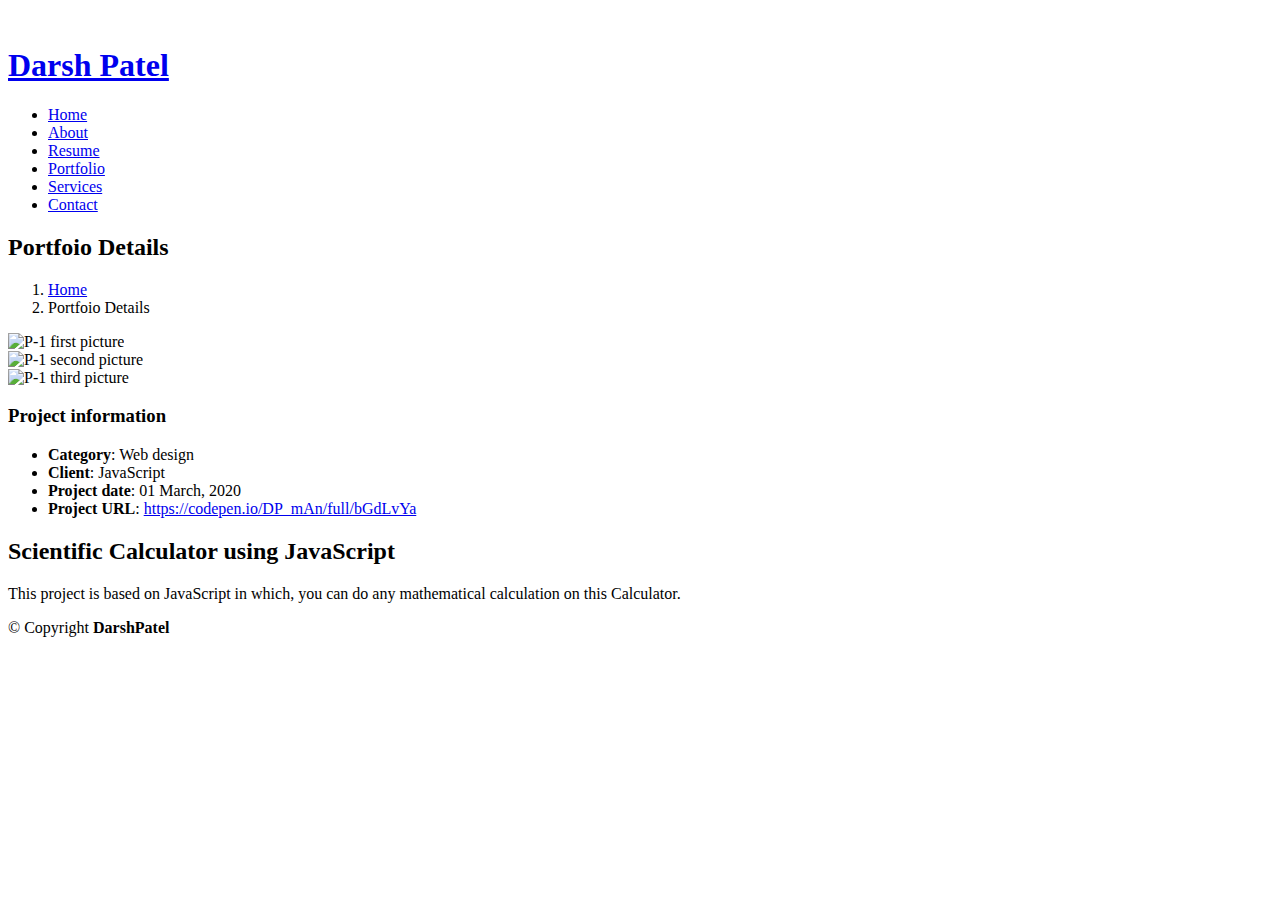
==== portfolio-details-01.html @ 01467b7e "Add files via upload" ====
<!DOCTYPE html>
<html lang="en">

<head>
  <meta charset="utf-8">
  <meta content="width=device-width, initial-scale=1.0" name="viewport">

  <title>Portfolio Details - iPortfolio Bootstrap Template</title>
  <meta content="" name="description">
  <meta content="" name="keywords">

  <!-- Favicons -->
  <link href="assets/img/favicon.png" rel="icon">
  <link href="assets/img/apple-touch-icon.png" rel="apple-touch-icon">

  <!-- Google Fonts -->
  <link
    href="https://fonts.googleapis.com/css?family=Open+Sans:300,300i,400,400i,600,600i,700,700i|Raleway:300,300i,400,400i,500,500i,600,600i,700,700i|Poppins:300,300i,400,400i,500,500i,600,600i,700,700i"
    rel="stylesheet">

  <!-- Vendor CSS Files -->
  <link href="assets/vendor/aos/aos.css" rel="stylesheet">
  <link href="assets/vendor/bootstrap/css/bootstrap.min.css" rel="stylesheet">
  <link href="assets/vendor/bootstrap-icons/bootstrap-icons.css" rel="stylesheet">
  <link href="assets/vendor/boxicons/css/boxicons.min.css" rel="stylesheet">
  <link href="assets/vendor/glightbox/css/glightbox.min.css" rel="stylesheet">
  <link href="assets/vendor/swiper/swiper-bundle.min.css" rel="stylesheet">

  <!-- Template Main CSS File -->
  <link href="assets/css/style.css" rel="stylesheet">

  <!-- =======================================================
  * Template Name: iPortfolio - v3.1.0
  * Template URL: https://bootstrapmade.com/iportfolio-bootstrap-portfolio-websites-template/
  * Author: BootstrapMade.com
  * License: https://bootstrapmade.com/license/
  ======================================================== -->
</head>

<body>

  <!-- ======= Mobile nav toggle button ======= -->
  <i class="bi bi-list mobile-nav-toggle d-xl-none"></i>

  <!-- ======= Header ======= -->
  <header id="header">
    <div class="d-flex flex-column">

      <div class="profile">
        <img src="assets/img/darsh-2.jpg" alt="" class="img-fluid rounded-circle">
        <h1 class="text-light"><a href="index.html">Darsh Patel</a></h1>
        <div class="social-links mt-3 text-center">
          <a href="#" class="twitter"><i class="bx bxl-twitter"></i></a>
          <a href="#" class="facebook"><i class="bx bxl-facebook"></i></a>
          <a href="#" class="instagram"><i class="bx bxl-instagram"></i></a>
          <a href="#" class="linkedin"><i class="bx bxl-linkedin"></i></a>
        </div>
      </div>

      <nav id="navbar" class="nav-menu navbar">
        <ul>
          <li><a href="#hero" class="nav-link scrollto active"><i class="bx bx-home"></i> <span>Home</span></a></li>
          <li><a href="#about" class="nav-link scrollto"><i class="bx bx-user"></i> <span>About</span></a></li>
          <li><a href="#resume" class="nav-link scrollto"><i class="bx bx-file-blank"></i> <span>Resume</span></a></li>
          <li><a href="#portfolio" class="nav-link scrollto"><i class="bx bx-book-content"></i>
              <span>Portfolio</span></a></li>
          <li><a href="#services" class="nav-link scrollto"><i class="bx bx-server"></i> <span>Services</span></a></li>
          <li><a href="#contact" class="nav-link scrollto"><i class="bx bx-envelope"></i> <span>Contact</span></a></li>
        </ul>
      </nav><!-- .nav-menu -->
    </div>
  </header><!-- End Header -->

  <main id="main">

    <!-- ======= Breadcrumbs ======= -->
    <section id="breadcrumbs" class="breadcrumbs">
      <div class="container">

        <div class="d-flex justify-content-between align-items-center">
          <h2>Portfoio Details</h2>
          <ol>
            <li><a href="index.html">Home</a></li>
            <li>Portfoio Details</li>
          </ol>
        </div>

      </div>
    </section><!-- End Breadcrumbs -->

    <!-- ======= Portfolio Details Section ======= -->
    <section id="portfolio-details" class="portfolio-details">
      <div class="container">

        <div class="row gy-4">

          <div class="col-lg-8">
            <div class="portfolio-details-slider swiper-container">
              <div class="swiper-wrapper align-items-center">

                <div class="swiper-slide">
                  <img src="assets/img/portfolio/P-1.1.JPG" alt="P-1 first picture">
                </div>

                <div class="swiper-slide">
                  <img src="assets/img/portfolio/P-1.2.JPG" alt="P-1 second picture">
                </div>

                <div class="swiper-slide">
                  <img src="assets/img/portfolio/P-1.3.JPG" alt="P-1 third picture">
                </div>

              </div>
              <div class="swiper-pagination"></div>
            </div>
          </div>

          <div class="col-lg-4">
            <div class="portfolio-info">
              <h3>Project information</h3>
              <ul>
                <li><strong>Category</strong>: Web design</li>
                <li><strong>Client</strong>: JavaScript</li>
                <li><strong>Project date</strong>: 01 March, 2020</li>
                <li><strong>Project URL</strong>: <a href="#">https://codepen.io/DP_mAn/full/bGdLvYa</a></li>
              </ul>
            </div>
            <div class="portfolio-description">
              <h2>Scientific Calculator using JavaScript</h2>
              <p>
                This project is based on JavaScript in which, you can do any mathematical calculation on this Calculator.
              </p>
            </div>
          </div>

        </div>

      </div>
    </section><!-- End Portfolio Details Section -->

  </main><!-- End #main -->

  <!-- ======= Footer ======= -->
  <footer id="footer">
    <div class="container">
      <div class="copyright">
        &copy; Copyright <strong><span>DarshPatel</span></strong>
      </div>
      <div class="credits">
        <!-- All the links in the footer should remain intact. -->
        <!-- You can delete the links only if you purchased the pro version. -->
        <!-- Licensing information: https://bootstrapmade.com/license/ -->
        <!-- Purchase the pro version with working PHP/AJAX contact form: https://bootstrapmade.com/iportfolio-bootstrap-portfolio-websites-template/ -->
      </div>
    </div>
  </footer><!-- End  Footer -->

  <a href="#" class="back-to-top d-flex align-items-center justify-content-center"><i
      class="bi bi-arrow-up-short"></i></a>

  <!-- Vendor JS Files -->
  <script src="assets/vendor/aos/aos.js"></script>
  <script src="assets/vendor/bootstrap/js/bootstrap.bundle.min.js"></script>
  <script src="assets/vendor/glightbox/js/glightbox.min.js"></script>
  <script src="assets/vendor/isotope-layout/isotope.pkgd.min.js"></script>
  <script src="assets/vendor/php-email-form/validate.js"></script>
  <script src="assets/vendor/purecounter/purecounter.js"></script>
  <script src="assets/vendor/swiper/swiper-bundle.min.js"></script>
  <script src="assets/vendor/typed.js/typed.min.js"></script>
  <script src="assets/vendor/waypoints/noframework.waypoints.js"></script>

  <!-- Template Main JS File -->
  <script src="assets/js/main.js"></script>

</body>

</html>
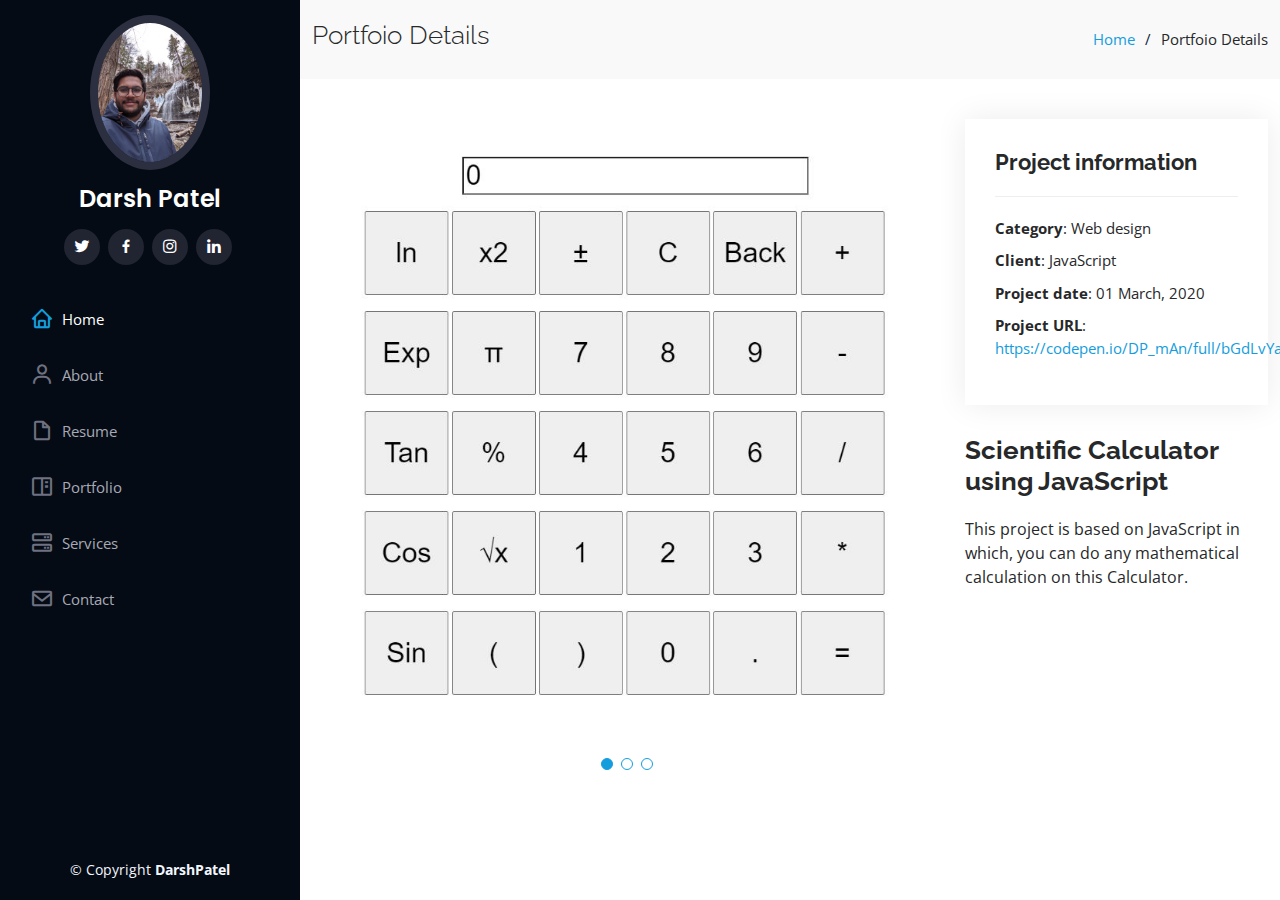
==== commit 5dd1c047: "Update portfolio-details-01.html" ====
--- a/portfolio-details-01.html
+++ b/portfolio-details-01.html
@@ -122,7 +122,7 @@
                 <li><strong>Category</strong>: Web design</li>
                 <li><strong>Client</strong>: JavaScript</li>
                 <li><strong>Project date</strong>: 01 March, 2020</li>
-                <li><strong>Project URL</strong>: <a href="#">https://codepen.io/DP_mAn/full/bGdLvYa</a></li>
+                <li><strong>Project URL</strong>: <a href="https://codepen.io/DP_mAn/full/bGdLvYa">https://codepen.io/DP_mAn/full/bGdLvYa</a></li>
               </ul>
             </div>
             <div class="portfolio-description">
@@ -174,4 +174,4 @@
 
 </body>
 
-</html>+</html>
